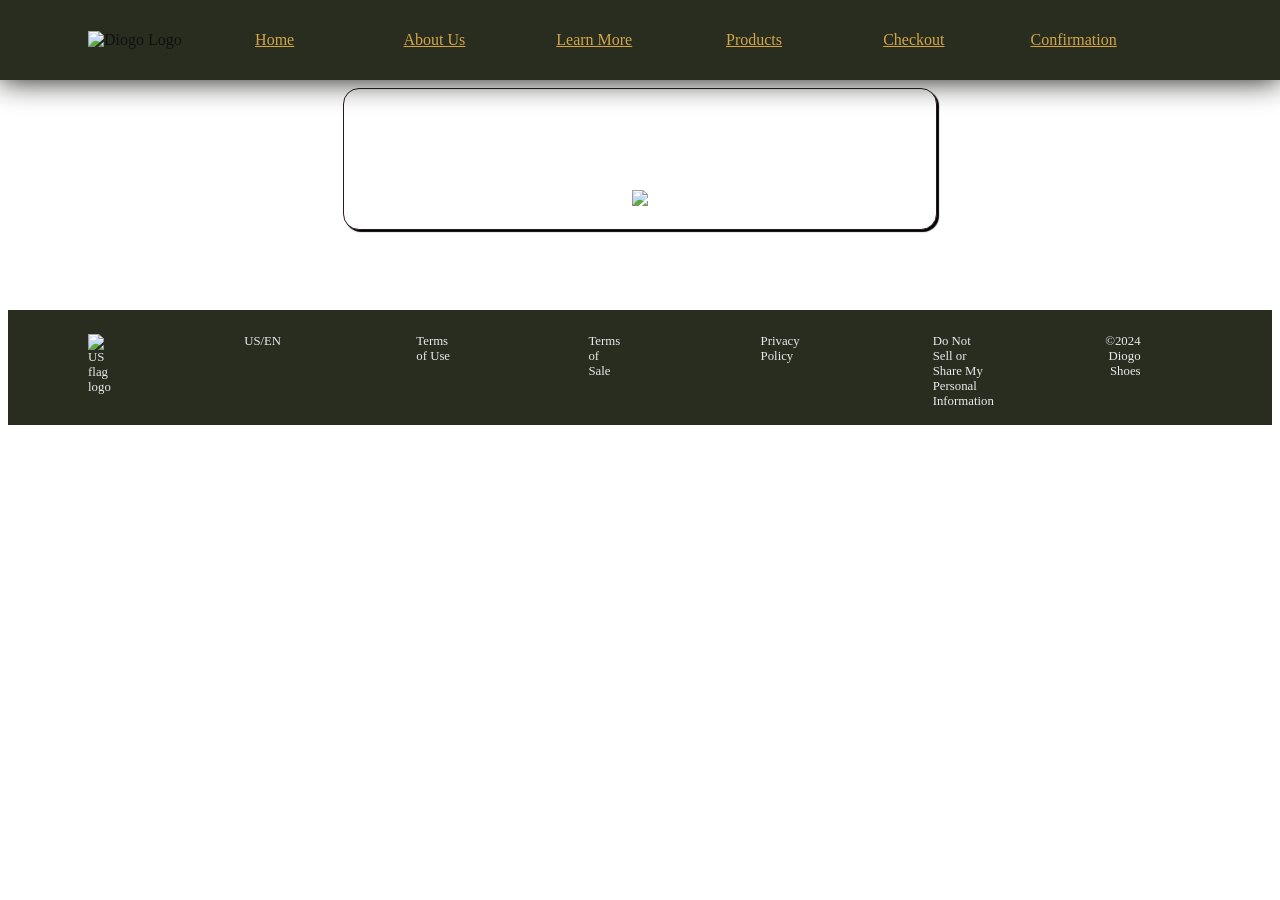
==== index.html @ 231948c6 "Add files via upload" ====
<!DOCTYPE html>
<html lang="en">

<head>
    <meta charset="UTF-8">
    <meta name="viewport" content="width=device-width, initial-scale=1.0">
    <title>Diogo Shoes</title>
    <link href="styles.css" rel="stylesheet" />
</head>

<body>
    <div class = "grid-container">
        <div class = "header">
    <header>
        <div class="navigation">
        <ul>
            <li><img src="images/logo.png" alt="Diogo Logo" width=100%></li>
            <li><a href=index.html>Home</a> </li>
            <li><a href=aboutus.html>About Us</a></li>
            <li><a href=learnmore.html>Learn More</a></li>
            <li><a href=products.html>Products</a></li>
            <li><a href=checkout.html>Checkout</a></li>
            <li><a href=confirmation.html>Confirmation</a></li>
        </ul>     
    </div>
    </header>
</div>
<main>
    <div class = "content">
    <img src="images/step-bold-stay-urban.png" width="100%" class="center">
</div>
</main>
  <div class = "footer"> 
    <footer>
     <!--<div class = "flag">
            <img src="images/US.png" alt="US flag logo" width= 25px>
        </div>--> 
        <ul>
            <li><img src="images/US.png" alt="US flag logo" width= 25px></li>
            <li>US/EN</li>
            <li>Terms of Use</li>
            <li>Terms of Sale</li>
            <li>Privacy Policy</li>
            <li>Do Not Sell or Share My Personal Information</li>
            <li><span class="copywrite">©2024 Diogo Shoes</span></li>
        </ul>       
    </footer>
    </div>
</div>
</body>
</html>
---- styles.css ----
body {
    color: #10120D;
    font-family: sans-serif;
    background-image: url("images/tropical-forest\ \(2\).jpg");
    background-size: cover;
    background-position: center;
    background-repeat: no-repeat;
    font-size: clamp(1rem, 2rem + -0.083vw, 1.5rem)
    margin 0;
    padding: 0;
}

/*h1 {
    padding: 0;
    margin-top: 1em;
    text-align: center;
    color: #3b452b;
    text-shadow: rgb(21, 20, 13) 1px 0 1px;
    font-family: Bitter;
    font-size: clamp(1.5rem, 0.955rem + 2.73vw, 3rem);
}

main {
    background-color: white;
    width: 800px;
    height: auto;
    margin:5em auto;
    /*TRBL*/
   /* padding: 1em;
    border-radius: 1em;
    box-shadow: black 2px 2px 1px;
    border: 1px double #291c20;
}

div {
    padding: .5em;
    text-align: left;
    line-height: 1.5;
    font-family: Raleway;
}

.bold {
    font-weight: bold;
}

.center {
    display: block;
    margin-left: auto;
    margin-right: auto;
}
*/
header img {
    width: 100px;
    display: flex-end;
    margin-left: 40px;
}
/*
header {
    background-color: #282D20;
    position: fixed;
    top: 0;
    left: 0;
    right: 0;
    height: 80px;
    display: flex;
    align-items: center;
    box-shadow: 0 0 30px 0 #10120D;
}

header * {
    display: inline;
}

header li {
    margin: 20px;
}

header li a {
    color: #D4A546;
    text-decoration: none;
    font-family: Raleway;
    font-size: 1.5rem;
}

footer img {
    width: 15px;
    margin-left: 40px;
}

footer {
    color: #EAEAEA;
    background-color: #282D20;
    position: relative;
    top: 0;
    left: 0;
    right: 0;
    height: 70px;
    display: flex;
    align-items: baseline;
}

footer * {
    display: inline;
}

footer a {
    color: #EAEAEA;
    margin: auto;
    padding-left: 5em;
    font-family: Raleway;
    font-size: .5rem;
    text-decoration: solid;
    align-content: center;
    gap: 30px;
}

.checkout {
    text-align: left;    
}

p {
    text-indent: 50px;
    padding: .5em;
    text-align: center;
    line-height: 1.5;
    font-family: Raleway;
    max-width: 70ch;
}*/

.copywrite {
    text-align: right;
}

@font-face {
    font-family: Bitter;
    src: url(fonts/Bitter/Bitter-VariableFont_wght.ttf);
}

@font-face {
    font-family: Raleway;
    src: url(fonts/Raleway/Raleway-VariableFont_wght.ttf);
}
/*
.navigation {  
    display: flex;
    flex-direction: row;
    justify-content: flex-end;
    min-width: 1200px;
}*/

.cvc {
    width: 30px;
}
/*
.content{  
    padding: 0 50px;
    max-width: 960px;
    margin: 0 auto;
}

img {
    max-width: 100%;
    height: auto;
}*/

.grid-container {
    display: grid;
    grid-template-areas:
    'header'
    'navigation'
    'content'
    'footer';
    gap: 10x;
}

.header {
    grid-area: header;
    background-color: #282D20;
    position: fixed;
    top: 0;
    left: 0;
    right: 0;
    height: 80px;
    display: flex;
    align-items: center;
    box-shadow: 0 0 30px 0 #10120D;
}
/*.logo {
    width: 100px;
    margin-left: 40px;
}*/
.navigation {
    grid-area: navigation;
}

.navigation ul {
    list-style: none;
    margin: 5em, 0, 5em, 0;
   

    display: grid;
    grid-template-columns: repeat(7, 1fr);
    gap: 10px;
    justify-items: center;       
}

.navigation li {
    padding: 8px;    
    font-family: Raleway;   
    text-align: left;
}

.navigation li a {
    color: #D4A546;
}

.navigation li:hover {
    background-color:#282D20;
    opacity: 0.2;
}
.content {
    grid-area: main;
    background-color: white;    
    font-family: Raleway;
    line-height: 1.5;
    text-align: center;
    max-width: 70ch;
    margin:5em auto;
    padding: 1em;
    padding-top: 100px;
    border-radius: 1em;
    box-shadow: black 2px 2px 1px;
    border: 1px double #291c20;
    }

.content h1 {
    padding: .1rem;
    text-align: center;
    font-family: Raleway;
    font-weight: bold;   
}

.footer {
    grid-area:footer;
    color: #EAEAEA;
    background-color: #282D20;
}
/*.flag {
    display: grid;
    grid-template-columns: repeat(1, 1fr);
    justify-items: left;
    max-width: 100%;
    margin-top: 1em; 
    padding-left: 1em;
}*/
.footer ul {
    list-style: none;
    margin-top: 1.5em;
    padding-left: 4em;

    display: grid;
    grid-template-columns: repeat(7, 1fr);
    gap: 5px;
    justify-items: center;
}

.footer li {
    display: grid;
    grid-template-columns: repeat(3, 2fr);
    justify-items: center;
    color: #EAEAEA;
    font-family: Raleway;
    font-size: clamp(0.6944rem, 0.6513rem + 0.1919vw, 0.8rem);   
    gap: 30px;
}

@media (max-width: 600px) {
 
    .grid-container {
        display: grid;
        grid-template-areas:
        'header'
        'navigation'
        'content'
        'footer';
        gap: 10x;
    }

    .header {
        grid-area: header;
        background-color: #282D20;
        top: 0;
        left: 0;
        right: 0;
        height: 100px;
        display: flex;
        align-items: center;
        box-shadow: 0 0 30px 0 #10120D;
    }

    .navigation {
        grid-area: navigation;
    }

    .navigation ul {
        list-style: none;
        margin: 5em, 0, 5em, 0;       
    
        display: grid;
        grid-template-columns: repeat(auto-fit, minmax(120px, 1fr));
        gap: 10px;             
    }   
  
    .content {
        display: grid;
        grid-template-columns: repeat(1, 1fr);
        justify-items: center;
       padding-top: 100px; 
    }

    .footer {
        grid-area:footer;
        color: #EAEAEA;
        background-color: #282D20;
    }
 
    .footer ul {
        display: grid;
        grid-template-columns: repeat(auto-fit, minmax(120px, 1fr));
        gap: 10px;
    }
}


/*https://www.w3schools.com/css/tryit.asp?filename=tryresponsive_styles*/
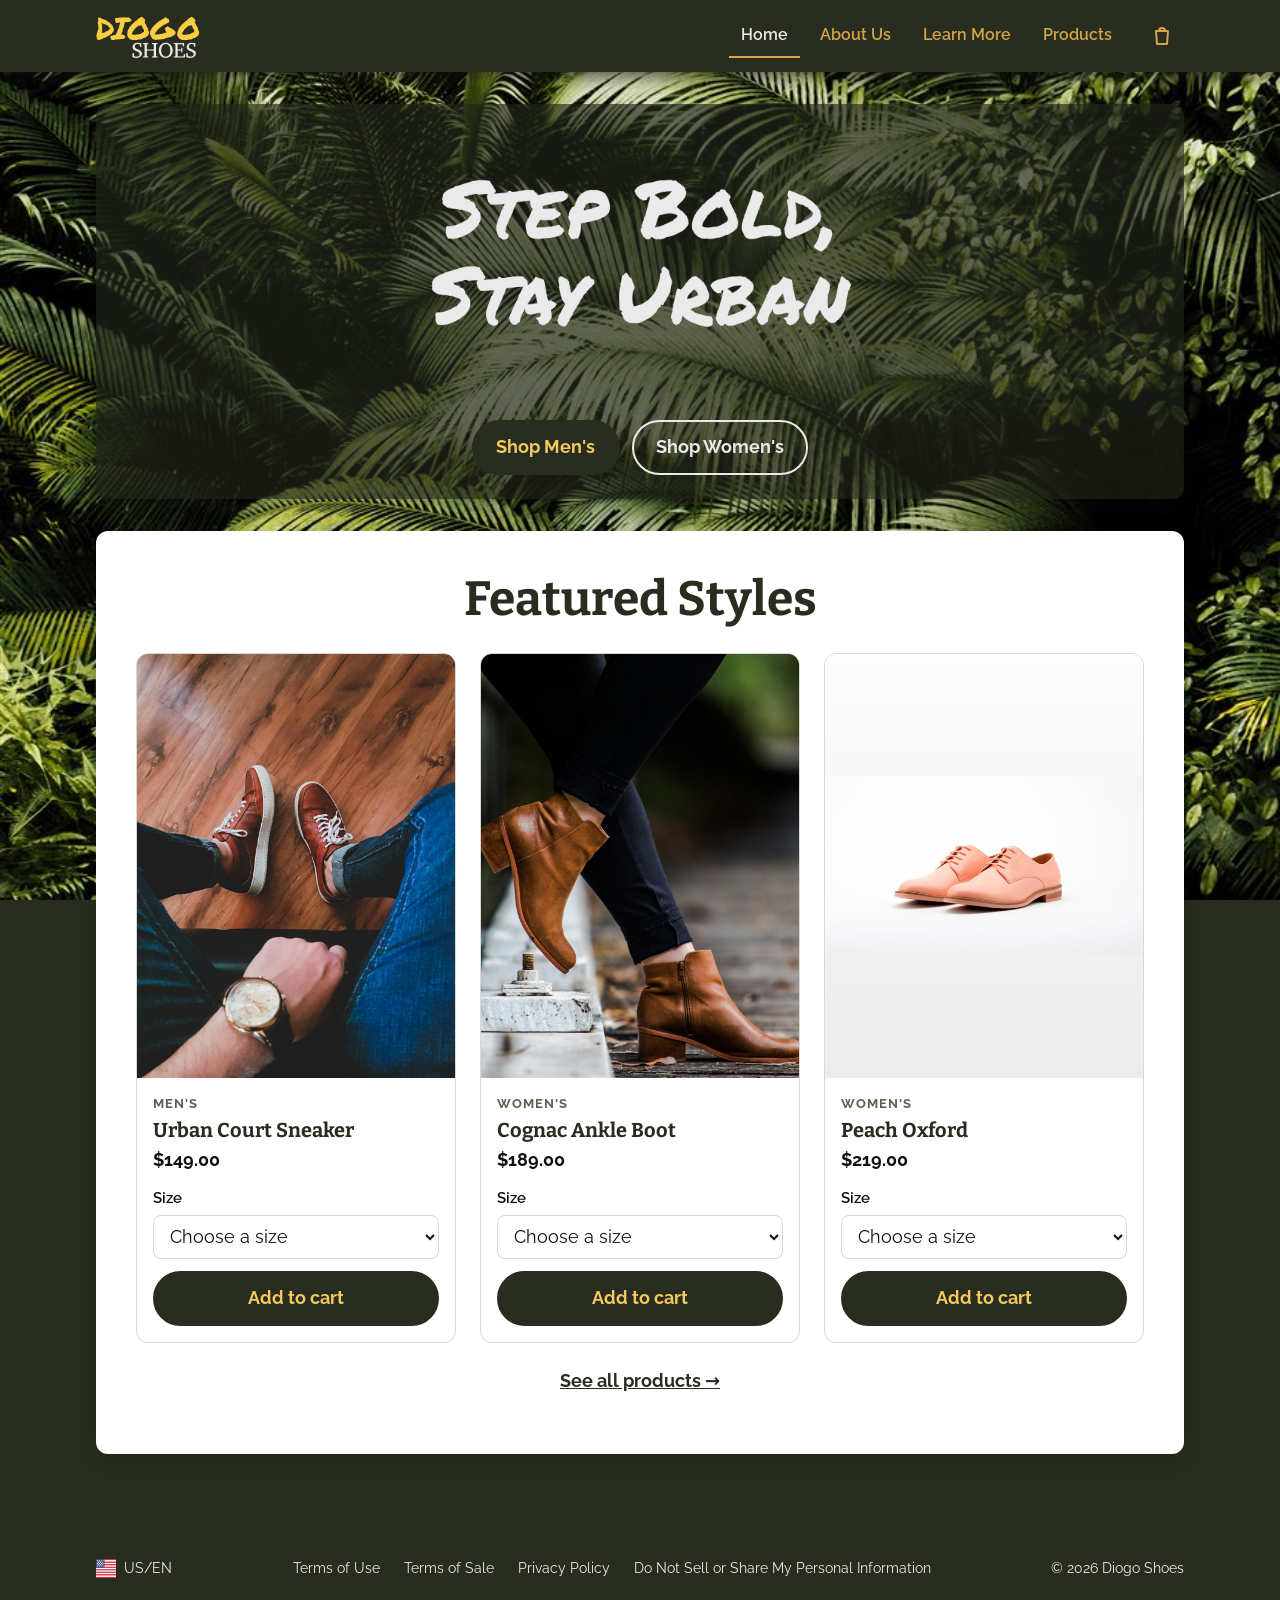
==== commit c4bbcc7d: "Add rebuilt responsive HTML/CSS pages that load the cart/catalog JS The earlier rebuild commit only " ====
--- a/index.html
+++ b/index.html
@@ -1,51 +1,96 @@
-<!DOCTYPE html>
-<html lang="en">
-
-<head>
-    <meta charset="UTF-8">
-    <meta name="viewport" content="width=device-width, initial-scale=1.0">
-    <title>Diogo Shoes</title>
-    <link href="styles.css" rel="stylesheet" />
-</head>
-
-<body>
-    <div class = "grid-container">
-        <div class = "header">
-    <header>
-        <div class="navigation">
-        <ul>
-            <li><img src="images/logo.png" alt="Diogo Logo" width=100%></li>
-            <li><a href=index.html>Home</a> </li>
-            <li><a href=aboutus.html>About Us</a></li>
-            <li><a href=learnmore.html>Learn More</a></li>
-            <li><a href=products.html>Products</a></li>
-            <li><a href=checkout.html>Checkout</a></li>
-            <li><a href=confirmation.html>Confirmation</a></li>
-        </ul>     
-    </div>
-    </header>
-</div>
-<main>
-    <div class = "content">
-    <img src="images/step-bold-stay-urban.png" width="100%" class="center">
-</div>
-</main>
-  <div class = "footer"> 
-    <footer>
-     <!--<div class = "flag">
-            <img src="images/US.png" alt="US flag logo" width= 25px>
-        </div>--> 
-        <ul>
-            <li><img src="images/US.png" alt="US flag logo" width= 25px></li>
-            <li>US/EN</li>
-            <li>Terms of Use</li>
-            <li>Terms of Sale</li>
-            <li>Privacy Policy</li>
-            <li>Do Not Sell or Share My Personal Information</li>
-            <li><span class="copywrite">©2024 Diogo Shoes</span></li>
-        </ul>       
-    </footer>
-    </div>
-</div>
-</body>
-</html>
+<!DOCTYPE html>
+<html lang="en">
+
+<head>
+    <meta charset="UTF-8">
+    <meta name="viewport" content="width=device-width, initial-scale=1.0">
+    <meta name="description" content="Urban footwear that blends comfort, style, and quality.">
+    <title>Diogo Shoes | Step Bold, Stay Urban</title>
+    <link rel="icon" href="images/logo.png">
+    <link rel="stylesheet" href="styles.css">
+    <script src="js/products.js" defer></script>
+    <script src="js/cart.js" defer></script>
+    <script src="js/main.js" defer></script>
+    <script src="js/catalog.js" defer></script>
+</head>
+
+<body>
+    <a class="skip-link" href="#main">Skip to content</a>
+
+    <header class="site-header">
+        <div class="header-inner">
+            <a class="logo" href="index.html">
+                <img src="images/logo.png" alt="Diogo Shoes home" width="120" height="87">
+            </a>
+
+            <button class="nav-toggle" type="button" aria-expanded="false" aria-controls="site-nav" aria-label="Open menu">
+                <span class="nav-toggle-bar" aria-hidden="true"></span>
+            </button>
+
+            <nav id="site-nav" class="site-nav" aria-label="Main">
+                <ul>
+                    <li><a href="index.html">Home</a></li>
+                    <li><a href="aboutus.html">About Us</a></li>
+                    <li><a href="learnmore.html">Learn More</a></li>
+                    <li><a href="products.html">Products</a></li>
+                </ul>
+            </nav>
+
+            <a class="cart-link" href="checkout.html" aria-label="Cart">
+                <svg class="cart-icon" viewBox="0 0 24 24" width="24" height="24" aria-hidden="true" focusable="false">
+                    <path d="M6 7h12l-1 13H7L6 7Z" fill="none" stroke="currentColor" stroke-width="2" stroke-linejoin="round"/>
+                    <path d="M9 7a3 3 0 0 1 6 0" fill="none" stroke="currentColor" stroke-width="2"/>
+                </svg>
+                <span class="cart-count" data-cart-count hidden>0</span>
+            </a>
+        </div>
+    </header>
+
+    <main id="main">
+        <section class="hero">
+            <img src="images/step-bold-stay-urban.png" alt="Step Bold, Stay Urban" width="1440" height="418">
+            <div class="hero-actions">
+                <a class="button" href="products.html?category=men">Shop Men's</a>
+                <a class="button button-outline" href="products.html?category=women">Shop Women's</a>
+            </div>
+        </section>
+
+        <section class="panel" aria-labelledby="featured-heading">
+            <h1 id="featured-heading">Featured Styles</h1>
+            <div class="product-grid" data-product-grid data-featured="urban-court, cognac-ankle-boot, peach-oxford"></div>
+            <p class="center-text"><a class="text-link" href="products.html">See all products &rarr;</a></p>
+        </section>
+
+        <template id="product-card-template">
+            <article class="product-card">
+                <img class="product-image" src="" alt="" width="400" height="500" loading="lazy">
+                <div class="product-body">
+                    <p class="product-category"></p>
+                    <h2 class="product-name"></h2>
+                    <p class="product-price"></p>
+                    <label class="product-size-label">Size</label>
+                    <select class="product-size">
+                        <option value="">Choose a size</option>
+                    </select>
+                    <p class="field-error" aria-live="polite"></p>
+                    <button class="button add-to-cart" type="button">Add to cart</button>
+                </div>
+            </article>
+        </template>
+    </main>
+
+    <footer class="site-footer">
+        <div class="footer-inner">
+            <p class="locale"><img src="images/US.png" alt="" width="20" height="18"> US/EN</p>
+            <ul class="footer-links">
+                <li>Terms of Use</li>
+                <li>Terms of Sale</li>
+                <li>Privacy Policy</li>
+                <li>Do Not Sell or Share My Personal Information</li>
+            </ul>
+            <p class="copyright">&copy; <span data-year>2024</span> Diogo Shoes</p>
+        </div>
+    </footer>
+</body>
+
+</html>
--- a/styles.css
+++ b/styles.css
@@ -1,335 +1,1058 @@
-body {
-    color: #10120D;
-    font-family: sans-serif;
-    background-image: url("images/tropical-forest\ \(2\).jpg");
-    background-size: cover;
-    background-position: center;
-    background-repeat: no-repeat;
-    font-size: clamp(1rem, 2rem + -0.083vw, 1.5rem)
-    margin 0;
-    padding: 0;
-}
-
-/*h1 {
-    padding: 0;
-    margin-top: 1em;
-    text-align: center;
-    color: #3b452b;
-    text-shadow: rgb(21, 20, 13) 1px 0 1px;
-    font-family: Bitter;
-    font-size: clamp(1.5rem, 0.955rem + 2.73vw, 3rem);
-}
-
-main {
-    background-color: white;
-    width: 800px;
-    height: auto;
-    margin:5em auto;
-    /*TRBL*/
-   /* padding: 1em;
-    border-radius: 1em;
-    box-shadow: black 2px 2px 1px;
-    border: 1px double #291c20;
-}
-
-div {
-    padding: .5em;
-    text-align: left;
-    line-height: 1.5;
-    font-family: Raleway;
-}
-
-.bold {
-    font-weight: bold;
-}
-
-.center {
-    display: block;
-    margin-left: auto;
-    margin-right: auto;
-}
-*/
-header img {
-    width: 100px;
-    display: flex-end;
-    margin-left: 40px;
-}
-/*
-header {
-    background-color: #282D20;
-    position: fixed;
-    top: 0;
-    left: 0;
-    right: 0;
-    height: 80px;
-    display: flex;
-    align-items: center;
-    box-shadow: 0 0 30px 0 #10120D;
-}
-
-header * {
-    display: inline;
-}
-
-header li {
-    margin: 20px;
-}
-
-header li a {
-    color: #D4A546;
-    text-decoration: none;
-    font-family: Raleway;
-    font-size: 1.5rem;
-}
-
-footer img {
-    width: 15px;
-    margin-left: 40px;
-}
-
-footer {
-    color: #EAEAEA;
-    background-color: #282D20;
-    position: relative;
-    top: 0;
-    left: 0;
-    right: 0;
-    height: 70px;
-    display: flex;
-    align-items: baseline;
-}
-
-footer * {
-    display: inline;
-}
-
-footer a {
-    color: #EAEAEA;
-    margin: auto;
-    padding-left: 5em;
-    font-family: Raleway;
-    font-size: .5rem;
-    text-decoration: solid;
-    align-content: center;
-    gap: 30px;
-}
-
-.checkout {
-    text-align: left;    
-}
-
-p {
-    text-indent: 50px;
-    padding: .5em;
-    text-align: center;
-    line-height: 1.5;
-    font-family: Raleway;
-    max-width: 70ch;
-}*/
-
-.copywrite {
-    text-align: right;
-}
-
-@font-face {
-    font-family: Bitter;
-    src: url(fonts/Bitter/Bitter-VariableFont_wght.ttf);
-}
-
-@font-face {
-    font-family: Raleway;
-    src: url(fonts/Raleway/Raleway-VariableFont_wght.ttf);
-}
-/*
-.navigation {  
-    display: flex;
-    flex-direction: row;
-    justify-content: flex-end;
-    min-width: 1200px;
-}*/
-
-.cvc {
-    width: 30px;
-}
-/*
-.content{  
-    padding: 0 50px;
-    max-width: 960px;
-    margin: 0 auto;
-}
-
-img {
-    max-width: 100%;
-    height: auto;
-}*/
-
-.grid-container {
-    display: grid;
-    grid-template-areas:
-    'header'
-    'navigation'
-    'content'
-    'footer';
-    gap: 10x;
-}
-
-.header {
-    grid-area: header;
-    background-color: #282D20;
-    position: fixed;
-    top: 0;
-    left: 0;
-    right: 0;
-    height: 80px;
-    display: flex;
-    align-items: center;
-    box-shadow: 0 0 30px 0 #10120D;
-}
-/*.logo {
-    width: 100px;
-    margin-left: 40px;
-}*/
-.navigation {
-    grid-area: navigation;
-}
-
-.navigation ul {
-    list-style: none;
-    margin: 5em, 0, 5em, 0;
-   
-
-    display: grid;
-    grid-template-columns: repeat(7, 1fr);
-    gap: 10px;
-    justify-items: center;       
-}
-
-.navigation li {
-    padding: 8px;    
-    font-family: Raleway;   
-    text-align: left;
-}
-
-.navigation li a {
-    color: #D4A546;
-}
-
-.navigation li:hover {
-    background-color:#282D20;
-    opacity: 0.2;
-}
-.content {
-    grid-area: main;
-    background-color: white;    
-    font-family: Raleway;
-    line-height: 1.5;
-    text-align: center;
-    max-width: 70ch;
-    margin:5em auto;
-    padding: 1em;
-    padding-top: 100px;
-    border-radius: 1em;
-    box-shadow: black 2px 2px 1px;
-    border: 1px double #291c20;
-    }
-
-.content h1 {
-    padding: .1rem;
-    text-align: center;
-    font-family: Raleway;
-    font-weight: bold;   
-}
-
-.footer {
-    grid-area:footer;
-    color: #EAEAEA;
-    background-color: #282D20;
-}
-/*.flag {
-    display: grid;
-    grid-template-columns: repeat(1, 1fr);
-    justify-items: left;
-    max-width: 100%;
-    margin-top: 1em; 
-    padding-left: 1em;
-}*/
-.footer ul {
-    list-style: none;
-    margin-top: 1.5em;
-    padding-left: 4em;
-
-    display: grid;
-    grid-template-columns: repeat(7, 1fr);
-    gap: 5px;
-    justify-items: center;
-}
-
-.footer li {
-    display: grid;
-    grid-template-columns: repeat(3, 2fr);
-    justify-items: center;
-    color: #EAEAEA;
-    font-family: Raleway;
-    font-size: clamp(0.6944rem, 0.6513rem + 0.1919vw, 0.8rem);   
-    gap: 30px;
-}
-
-@media (max-width: 600px) {
- 
-    .grid-container {
-        display: grid;
-        grid-template-areas:
-        'header'
-        'navigation'
-        'content'
-        'footer';
-        gap: 10x;
-    }
-
-    .header {
-        grid-area: header;
-        background-color: #282D20;
-        top: 0;
-        left: 0;
-        right: 0;
-        height: 100px;
-        display: flex;
-        align-items: center;
-        box-shadow: 0 0 30px 0 #10120D;
-    }
-
-    .navigation {
-        grid-area: navigation;
-    }
-
-    .navigation ul {
-        list-style: none;
-        margin: 5em, 0, 5em, 0;       
-    
-        display: grid;
-        grid-template-columns: repeat(auto-fit, minmax(120px, 1fr));
-        gap: 10px;             
-    }   
-  
-    .content {
-        display: grid;
-        grid-template-columns: repeat(1, 1fr);
-        justify-items: center;
-       padding-top: 100px; 
-    }
-
-    .footer {
-        grid-area:footer;
-        color: #EAEAEA;
-        background-color: #282D20;
-    }
- 
-    .footer ul {
-        display: grid;
-        grid-template-columns: repeat(auto-fit, minmax(120px, 1fr));
-        gap: 10px;
-    }
-}
-
-
-/*https://www.w3schools.com/css/tryit.asp?filename=tryresponsive_styles*/
+/* Diogo Shoes
+   Mobile-first stylesheet: Base styles target small screens
+   Media queries add layout as space grows. */
+
+@font-face {
+    font-family: Raleway;
+    src: url("fonts/Raleway-VariableFont_wght.ttf") format("truetype");
+    font-weight: 100 900;
+
+    /* Show a fallback font right away, then swap in this one once it loads. */
+
+    font-display: swap;
+}
+
+@font-face {
+    font-family: Bitter;
+    src: url("fonts/Bitter-VariableFont_wght.ttf") format("truetype");
+    font-weight: 100 900;
+    font-display: swap;
+}
+
+/* CSS variables: define a value once here and reuse it with var(--name).
+   Changing a color here updates it everywhere. */
+
+:root {
+    --color-forest: #282d20;
+    --color-forest-dark: #10120d;
+    --color-gold: #d4a546;
+    --color-gold-light: #f4c95d;
+    --color-light: #eaeaea;
+    --color-surface: #ffffff;
+    --color-muted: #5b6152;
+    --color-border: #d6d8d1;
+    --color-error: #b3261e;
+    --color-success: #2e6b30;
+
+    --font-body: Raleway, system-ui, sans-serif;
+    --font-heading: Bitter, Georgia, serif;
+
+    --radius: 0.75rem;
+    --shadow: 0 0.5rem 1.5rem rgb(16 18 13 / 0.25);
+
+    /* clamp(min, preferred, max): grows with the screen width (vw) but stays between min and max. */
+
+    --gutter: clamp(1rem, 4vw, 2rem);
+    --header-height: 4.5rem;
+}
+
+/* Base */
+
+/* border-box makes width include padding and border, so sizes are easier to predict. */
+
+*,
+*::before,
+*::after {
+    box-sizing: border-box;
+}
+
+/* When jumping to a link like #main, leave room so the sticky header doesn't cover it. */
+
+html {
+    scroll-padding-top: calc(var(--header-height) + 1rem);
+}
+
+/* A full-height column; main has flex: 1 so it stretches and keeps the footer at the bottom. */
+
+body {
+    margin: 0;
+    min-height: 100vh;
+    display: flex;
+    flex-direction: column;
+    color: var(--color-forest-dark);
+    font-family: var(--font-body);
+    font-size: clamp(1rem, 0.95rem + 0.25vw, 1.125rem);
+    line-height: 1.6;
+    background: var(--color-forest) url("images/background.jpg") center / cover fixed;
+}
+
+main {
+    flex: 1;
+    width: 100%;
+    max-width: 72rem;
+    margin: 0 auto;
+    padding: 2rem var(--gutter) 3rem;
+}
+
+img {
+    max-width: 100%;
+    height: auto;
+    display: block;
+}
+
+h1,
+h2,
+h3 {
+    font-family: var(--font-heading);
+    line-height: 1.2;
+    color: var(--color-forest);
+}
+
+h1 {
+    margin: 0 0 1.5rem;
+    text-align: center;
+    font-size: clamp(1.75rem, 1.3rem + 2.2vw, 3rem);
+}
+
+h2 {
+    font-size: clamp(1.35rem, 1.1rem + 1vw, 1.9rem);
+}
+
+a {
+    color: inherit;
+}
+
+/* Outline for keyboard users (Tab key); it doesn't appear on mouse clicks. */
+
+:focus-visible {
+    outline: 3px solid var(--color-gold);
+    outline-offset: 2px;
+}
+
+/* Make sure the hidden attribute always wins, even over rules that set display. */
+
+[hidden] {
+    display: none !important;
+}
+
+/* Sits off-screen until a keyboard user tabs to it, then slides into view.
+   It lets them jump past the menu straight to the page content. */
+
+.skip-link {
+    position: absolute;
+    left: 1rem;
+    top: -4rem;
+    z-index: 100;
+    padding: 0.5rem 1rem;
+    background: var(--color-gold);
+    color: var(--color-forest-dark);
+    font-weight: 700;
+    border-radius: var(--radius);
+}
+
+.skip-link:focus {
+    top: 1rem;
+}
+
+.center-text {
+    text-align: center;
+}
+
+/* Buttons & form controls */
+
+.button {
+    display: inline-block;
+    padding: 0.7rem 1.4rem;
+    border: 2px solid var(--color-forest);
+    border-radius: 999px;
+    background: var(--color-forest);
+    color: var(--color-gold-light);
+    font: inherit;
+    font-weight: 700;
+    text-decoration: none;
+    text-align: center;
+    cursor: pointer;
+    transition: background-color 0.2s, color 0.2s, transform 0.1s;
+}
+
+.button:hover {
+    background: var(--color-forest-dark);
+}
+
+.button:active {
+    transform: translateY(1px);
+}
+
+.button:disabled {
+    opacity: 0.55;
+    cursor: not-allowed;
+}
+
+.button-outline {
+    background: transparent;
+    color: var(--color-forest);
+}
+
+.button-outline:hover {
+    background: var(--color-forest);
+    color: var(--color-gold-light);
+}
+
+.button-block {
+    width: 100%;
+}
+
+.text-link {
+    font-weight: 700;
+    color: var(--color-forest);
+}
+
+label {
+    display: block;
+    margin-bottom: 0.25rem;
+    font-weight: 600;
+    font-size: 0.95rem;
+}
+
+input,
+select {
+    width: 100%;
+    padding: 0.6rem 0.75rem;
+    border: 1px solid var(--color-border);
+    border-radius: 0.5rem;
+    background: var(--color-surface);
+    font: inherit;
+    color: inherit;
+}
+
+input[aria-invalid="true"],
+select[aria-invalid="true"] {
+    border-color: var(--color-error);
+    box-shadow: 0 0 0 1px var(--color-error);
+}
+
+.field {
+    margin-bottom: 1rem;
+}
+
+.field-error,
+.form-error {
+    min-height: 1.25em;
+    margin: 0.25rem 0 0;
+    color: var(--color-error);
+    font-size: 0.85rem;
+}
+
+/* Take up no space when there's no error message. */
+
+.field-error:empty,
+.form-error:empty {
+    min-height: 0;
+}
+
+/* Header & navigation */
+
+/* sticky: scrolls normally until it reaches the top, then stays there. */
+
+.site-header {
+    position: sticky;
+    top: 0;
+    z-index: 50;
+    background: var(--color-forest);
+    box-shadow: 0 0 1.5rem var(--color-forest-dark);
+}
+
+.header-inner {
+    max-width: 72rem;
+    min-height: var(--header-height);
+    margin: 0 auto;
+    padding: 0 var(--gutter);
+    display: flex;
+    align-items: center;
+    gap: 1rem;
+}
+
+/* margin-right: auto takes up all the spare space, pushing everything else to the right. */
+
+.logo {
+    margin-right: auto;
+}
+
+/* The logo PNG has a lot of empty space below the lettering; crop it. */
+
+.logo img {
+    width: 6.5rem;
+    height: 3.25rem;
+    object-fit: cover;
+    object-position: center 20%;
+}
+
+/* order changes where an item sits in a flex row without moving it in the HTML. */
+
+.nav-toggle {
+    order: 3;
+    width: 2.75rem;
+    height: 2.75rem;
+    display: grid;
+    place-items: center;
+    padding: 0;
+    border: 0;
+    background: transparent;
+    cursor: pointer;
+}
+
+/* The three menu lines: one real span plus ::before and ::after,
+   which are extra boxes CSS draws above and below it. */
+
+.nav-toggle-bar,
+.nav-toggle-bar::before,
+.nav-toggle-bar::after {
+    display: block;
+    width: 1.5rem;
+    height: 2px;
+    background: var(--color-gold);
+    transition: transform 0.25s, opacity 0.25s;
+}
+
+.nav-toggle-bar {
+    position: relative;
+}
+
+.nav-toggle-bar::before,
+.nav-toggle-bar::after {
+    content: "";
+    position: absolute;
+    left: 0;
+}
+
+.nav-toggle-bar::before {
+    top: -7px;
+}
+
+.nav-toggle-bar::after {
+    top: 7px;
+}
+
+/* When the menu is open: hide the middle line and rotate the other two into an X. */
+
+.nav-toggle[aria-expanded="true"] .nav-toggle-bar {
+    background: transparent;
+}
+
+.nav-toggle[aria-expanded="true"] .nav-toggle-bar::before {
+    transform: translateY(7px) rotate(45deg);
+}
+
+.nav-toggle[aria-expanded="true"] .nav-toggle-bar::after {
+    transform: translateY(-7px) rotate(-45deg);
+}
+
+/* Mobile: the menu drops down below the header bar. Without JS it stays visible. */
+
+.site-nav {
+    position: absolute;
+    top: 100%;
+    left: 0;
+    right: 0;
+    background: var(--color-forest);
+    box-shadow: 0 1rem 1.5rem rgb(16 18 13 / 0.4);
+}
+
+/* main.js adds the "js" class to <html>, so the menu is only hidden
+   when JavaScript is running and the button can open it. */
+
+.js .site-nav {
+    display: none;
+}
+
+.js .site-nav.is-open {
+    display: block;
+}
+
+.site-nav ul {
+    list-style: none;
+    margin: 0;
+    padding: 0.5rem var(--gutter) 1rem;
+}
+
+.site-nav a {
+    display: block;
+    padding: 0.75rem 0.5rem;
+    color: var(--color-gold);
+    text-decoration: none;
+    font-weight: 600;
+    font-size: 1.1rem;
+    border-bottom: 2px solid transparent;
+    transition: color 0.2s, border-color 0.2s;
+}
+
+.site-nav a:hover {
+    color: var(--color-gold-light);
+}
+
+.site-nav a[aria-current="page"] {
+    color: var(--color-light);
+    border-bottom-color: var(--color-gold);
+}
+
+.cart-link {
+    order: 2;
+    position: relative;
+    display: grid;
+    place-items: center;
+    width: 2.75rem;
+    height: 2.75rem;
+    color: var(--color-gold);
+    border-radius: 50%;
+}
+
+.cart-link:hover,
+.cart-link[aria-current="page"] {
+    color: var(--color-light);
+}
+
+/* position: absolute places the badge relative to .cart-link (which is position: relative). */
+
+.cart-count {
+    position: absolute;
+    top: 0;
+    right: -0.15rem;
+    min-width: 1.25rem;
+    height: 1.25rem;
+    padding: 0 0.3rem;
+    border-radius: 999px;
+    background: var(--color-gold);
+    color: var(--color-forest-dark);
+    font-size: 0.75rem;
+    font-weight: 800;
+    line-height: 1.25rem;
+    text-align: center;
+}
+
+/* Content panels */
+
+.panel {
+    background: var(--color-surface);
+    border-radius: var(--radius);
+    box-shadow: var(--shadow);
+    padding: clamp(1.25rem, 4vw, 2.5rem);
+    margin-bottom: 2rem;
+}
+
+.prose {
+    max-width: 48rem;
+    margin-left: auto;
+    margin-right: auto;
+}
+
+/* ch is the width of one character, so lines stay a comfortable reading length. */
+
+.prose p {
+    max-width: 65ch;
+    margin: 0 auto 1.5rem;
+}
+
+/* Scale photos down to fit rather than cropping, so the shoes stay in frame. */
+
+.prose img {
+    width: auto;
+    max-height: 36rem;
+    margin: 0 auto 1rem;
+    border-radius: var(--radius);
+}
+
+/* "A + B" targets a B directly after an A, so every section except the first gets a divider. */
+
+.feature + .feature {
+    margin-top: 2.5rem;
+    padding-top: 1rem;
+    border-top: 1px solid var(--color-border);
+}
+
+.feature h2 {
+    text-align: center;
+}
+
+/* Scroll-in animation; only hidden when JS is running to reveal it again. */
+
+.js .reveal {
+    opacity: 0;
+    transform: translateY(1.5rem);
+    transition: opacity 0.6s ease, transform 0.6s ease;
+}
+
+.js .reveal.is-visible {
+    opacity: 1;
+    transform: none;
+}
+
+/* Home */
+
+.hero {
+    margin-bottom: 2rem;
+    border-radius: var(--radius);
+    overflow: hidden;
+    box-shadow: var(--shadow);
+}
+
+.hero img {
+    width: 100%;
+}
+
+.hero-actions {
+    display: flex;
+    flex-wrap: wrap;
+    justify-content: center;
+    gap: 0.75rem;
+    padding: 0 1rem 1.5rem;
+
+    /* Same translucent green as the banner PNG so they read as one block. */
+
+    background: rgb(33 37 25 / 0.67);
+}
+
+.hero .button-outline {
+    border-color: var(--color-light);
+    color: var(--color-light);
+}
+
+.hero .button-outline:hover {
+    background: var(--color-light);
+    color: var(--color-forest);
+}
+
+/* Product catalog */
+
+.catalog-toolbar {
+    display: grid;
+    gap: 1rem;
+    margin-bottom: 1rem;
+}
+
+.filter-group {
+    display: flex;
+    flex-wrap: wrap;
+    gap: 0.5rem;
+}
+
+.chip {
+    padding: 0.45rem 1.1rem;
+    border: 2px solid var(--color-forest);
+    border-radius: 999px;
+    background: transparent;
+    color: var(--color-forest);
+    font: inherit;
+    font-weight: 600;
+    cursor: pointer;
+}
+
+.chip[aria-pressed="true"] {
+    background: var(--color-forest);
+    color: var(--color-gold-light);
+}
+
+.toolbar-fields {
+    display: grid;
+    grid-template-columns: 1fr 1fr;
+    gap: 0.75rem;
+}
+
+.toolbar-fields .field {
+    margin: 0;
+}
+
+.results-status {
+    margin: 0 0 1rem;
+    color: var(--color-muted);
+    font-size: 0.95rem;
+}
+
+/* Fits as many columns as possible, each at least 15rem wide, sharing extra space (1fr).
+   This makes the grid responsive without media queries. */
+
+.product-grid {
+    display: grid;
+    grid-template-columns: repeat(auto-fill, minmax(15rem, 1fr));
+    gap: 1.5rem;
+    margin-bottom: 1.5rem;
+}
+
+.product-card {
+    display: flex;
+    flex-direction: column;
+    border: 1px solid var(--color-border);
+    border-radius: var(--radius);
+    overflow: hidden;
+    transition: transform 0.2s, box-shadow 0.2s;
+}
+
+.product-card:hover {
+    transform: translateY(-3px);
+    box-shadow: var(--shadow);
+}
+
+/* Every photo gets the same 3:4 shape. object-fit: cover fills it by cropping
+   the edges instead of stretching the image. */
+
+.product-image {
+    width: 100%;
+    aspect-ratio: 3 / 4;
+    object-fit: cover;
+    background: var(--color-light);
+}
+
+/* Wide studio shots are shown whole; the fill matches their white-to-gray backdrop. */
+
+.product-image-contain {
+    object-fit: contain;
+    background: linear-gradient(#fdfdfd, #f5f5f5 45%, #ececee);
+}
+
+.product-body {
+    display: flex;
+    flex-direction: column;
+    flex: 1;
+    padding: 1rem;
+}
+
+.product-category {
+    margin: 0;
+    color: var(--color-muted);
+    font-size: 0.8rem;
+    font-weight: 700;
+    letter-spacing: 0.08em;
+    text-transform: uppercase;
+}
+
+.product-name {
+    margin: 0.25rem 0;
+    font-size: 1.25rem;
+}
+
+.product-price {
+    margin: 0 0 0.75rem;
+    font-weight: 700;
+    font-size: 1.1rem;
+}
+
+/* Pushes the button to the bottom so buttons line up across cards. */
+
+.add-to-cart {
+    margin-top: auto;
+}
+
+.product-body .field-error {
+    margin-bottom: 0.5rem;
+}
+
+/* Checkout */
+
+.checkout-layout {
+    display: grid;
+    gap: 2rem;
+}
+
+.checkout-layout h2 {
+    margin-top: 0;
+}
+
+.cart-items {
+    list-style: none;
+    margin: 0 0 1.5rem;
+    padding: 0;
+}
+
+/* Three columns: fixed-width photo, details taking the remaining space, price as wide as needed. */
+
+.cart-item {
+    display: grid;
+    grid-template-columns: 4.5rem 1fr auto;
+    gap: 0.75rem;
+    align-items: start;
+    padding: 1rem 0;
+    border-bottom: 1px solid var(--color-border);
+}
+
+.cart-item img {
+    width: 4.5rem;
+    height: 4.5rem;
+    object-fit: cover;
+    border-radius: 0.5rem;
+}
+
+.cart-item p {
+    margin: 0;
+}
+
+.cart-item-name {
+    font-weight: 700;
+}
+
+.cart-item-size {
+    color: var(--color-muted);
+    font-size: 0.9rem;
+}
+
+.cart-item-end {
+    text-align: right;
+}
+
+.cart-item-price {
+    font-weight: 700;
+}
+
+.qty {
+    display: inline-flex;
+    align-items: center;
+    margin-top: 0.5rem;
+    border: 1px solid var(--color-border);
+    border-radius: 999px;
+}
+
+.qty-button {
+    width: 2rem;
+    height: 2rem;
+    border: 0;
+    border-radius: 50%;
+    background: transparent;
+    font: inherit;
+    font-weight: 700;
+    cursor: pointer;
+}
+
+.qty-button:hover:not(:disabled) {
+    background: var(--color-light);
+}
+
+.qty-button:disabled {
+    opacity: 0.35;
+    cursor: not-allowed;
+}
+
+.qty-value {
+    min-width: 1.75rem;
+    text-align: center;
+    font-weight: 600;
+}
+
+.remove-button {
+    margin-top: 0.5rem;
+    padding: 0;
+    border: 0;
+    background: none;
+    color: var(--color-muted);
+    font: inherit;
+    font-size: 0.85rem;
+    text-decoration: underline;
+    cursor: pointer;
+}
+
+.remove-button:hover {
+    color: var(--color-error);
+}
+
+.cart-empty {
+    padding: 1.5rem;
+    margin-bottom: 1.5rem;
+    text-align: center;
+    background: var(--color-light);
+    border-radius: var(--radius);
+}
+
+.cart-empty p {
+    margin-top: 0;
+}
+
+.inline-field {
+    display: flex;
+    gap: 0.5rem;
+}
+
+.inline-field .button {
+    padding-block: 0.5rem;
+}
+
+.promo-message {
+    margin: 0.25rem 0 0;
+    font-size: 0.9rem;
+}
+
+.promo-message.is-success {
+    color: var(--color-success);
+}
+
+.promo-message.is-error {
+    color: var(--color-error);
+}
+
+.totals {
+    margin: 1.5rem 0 0;
+}
+
+.totals div {
+    display: flex;
+    justify-content: space-between;
+    padding: 0.35rem 0;
+}
+
+/* tabular-nums gives every digit the same width so prices line up. */
+
+.totals dd {
+    margin: 0;
+    font-variant-numeric: tabular-nums;
+}
+
+.totals-grand {
+    margin-top: 0.5rem;
+    border-top: 2px solid var(--color-forest);
+    font-weight: 800;
+    font-size: 1.2rem;
+}
+
+.shipping-note {
+    margin: 0.5rem 0 0;
+    color: var(--color-muted);
+    font-size: 0.9rem;
+}
+
+.demo-note {
+    padding: 0.75rem 1rem;
+    border-left: 4px solid var(--color-gold);
+    background: #fbf5e6;
+    font-size: 0.9rem;
+}
+
+.card-brand {
+    float: right;
+    color: var(--color-muted);
+    font-weight: 700;
+}
+
+.field-row {
+    display: grid;
+    grid-template-columns: 1fr 1fr;
+    gap: 0 0.75rem;
+}
+
+/* 1 / -1 means "from the first grid line to the last", so ZIP spans the full row on phones. */
+
+.field-row .field:last-child {
+    grid-column: 1 / -1;
+}
+
+/* Confirmation  */
+
+.confirmation {
+    max-width: 40rem;
+    margin-left: auto;
+    margin-right: auto;
+    text-align: center;
+}
+
+.confirmation .lead {
+    font-size: 1.25rem;
+    margin: 0 0 1rem;
+}
+
+.confirmation .arrow {
+    width: min(100%, 20rem);
+    margin: 0 auto 1.5rem;
+}
+
+.order-meta {
+    display: grid;
+    gap: 0.75rem;
+    margin: 0 0 1.5rem;
+    padding: 1rem;
+    background: var(--color-light);
+    border-radius: var(--radius);
+    text-align: left;
+}
+
+.order-meta dt {
+    color: var(--color-muted);
+    font-size: 0.85rem;
+}
+
+.order-meta dd {
+    margin: 0;
+    font-weight: 700;
+    overflow-wrap: anywhere;
+}
+
+.order-items {
+    list-style: none;
+    margin: 0;
+    padding: 0;
+    text-align: left;
+}
+
+.order-items li {
+    display: flex;
+    justify-content: space-between;
+    gap: 1rem;
+    padding: 0.5rem 0;
+    border-bottom: 1px solid var(--color-border);
+}
+
+.confirmation .totals {
+    text-align: left;
+}
+
+.share {
+    margin-top: 2.5rem;
+    padding-top: 1.5rem;
+    border-top: 1px solid var(--color-border);
+}
+
+.share h2 {
+    margin-top: 0;
+}
+
+/* Toast */
+
+/* left: 50% plus translate(-50%) centers it horizontally. It starts invisible and a
+   little low; adding .is-visible fades it in and slides it up. */
+
+.toast {
+    position: fixed;
+    left: 50%;
+    bottom: 1.5rem;
+    z-index: 60;
+    max-width: calc(100% - 2rem);
+    padding: 0.75rem 1.25rem;
+    border-radius: var(--radius);
+    background: var(--color-forest-dark);
+    color: var(--color-light);
+    box-shadow: var(--shadow);
+    opacity: 0;
+    transform: translate(-50%, 1rem);
+    pointer-events: none;
+    transition: opacity 0.25s, transform 0.25s;
+}
+
+.toast.is-visible {
+    opacity: 1;
+    transform: translate(-50%, 0);
+}
+
+/* Footer */
+
+.site-footer {
+    background: var(--color-forest);
+    color: var(--color-light);
+    font-size: 0.85rem;
+}
+
+.footer-inner {
+    max-width: 72rem;
+    margin: 0 auto;
+    padding: 1.5rem var(--gutter);
+    display: grid;
+    gap: 1rem;
+    text-align: center;
+}
+
+.footer-inner p {
+    margin: 0;
+}
+
+.locale {
+    display: inline-flex;
+    align-items: center;
+    justify-content: center;
+    gap: 0.5rem;
+}
+
+.footer-links {
+    list-style: none;
+    margin: 0;
+    padding: 0;
+    display: flex;
+    flex-wrap: wrap;
+    justify-content: center;
+    gap: 0.5rem 1.5rem;
+}
+
+/* Tablet and up */
+
+/* Mobile-first: everything above is for phones. These rules only apply
+   once the screen is at least 48rem (768px) wide. */
+
+@media (min-width: 48rem) {
+    .nav-toggle {
+        display: none;
+    }
+
+    .site-nav,
+    .js .site-nav {
+        position: static;
+        display: block;
+        background: none;
+        box-shadow: none;
+    }
+
+    .site-nav ul {
+        display: flex;
+        gap: 0.5rem;
+        padding: 0;
+    }
+
+    .site-nav a {
+        padding: 0.5rem 0.75rem;
+        font-size: 1rem;
+    }
+
+    .catalog-toolbar {
+        grid-template-columns: auto 1fr;
+        align-items: end;
+    }
+
+    .toolbar-fields {
+        justify-self: end;
+        grid-template-columns: 14rem 12rem;
+    }
+
+    .field-row {
+        grid-template-columns: 2fr 1fr 1.5fr;
+    }
+
+    .field-row .field:last-child {
+        grid-column: auto;
+    }
+
+    .order-meta {
+        grid-template-columns: 1fr 1fr;
+    }
+
+    .footer-inner {
+        grid-template-columns: auto 1fr auto;
+        align-items: center;
+        text-align: left;
+    }
+}
+
+/* Desktop */
+
+@media (min-width: 64rem) {
+    .checkout-layout {
+        grid-template-columns: 1fr 1fr;
+        gap: 3rem;
+    }
+
+    /* Keeps the cart summary in view while scrolling through the payment form. */
+
+    .order-summary {
+        position: sticky;
+        top: calc(var(--header-height) + 1.5rem);
+        align-self: start;
+    }
+}
+
+/* Users with a preference for reduced motion.
+   Some people turn on "reduce motion" in their system settings because animation
+   can make them feel unwell; this turns the animations off for them. */
+
+@media (prefers-reduced-motion: reduce) {
+    *,
+    *::before,
+    *::after {
+        transition-duration: 0.01ms !important;
+        animation-duration: 0.01ms !important;
+    }
+
+    .js .reveal {
+        opacity: 1;
+        transform: none;
+    }
+}
